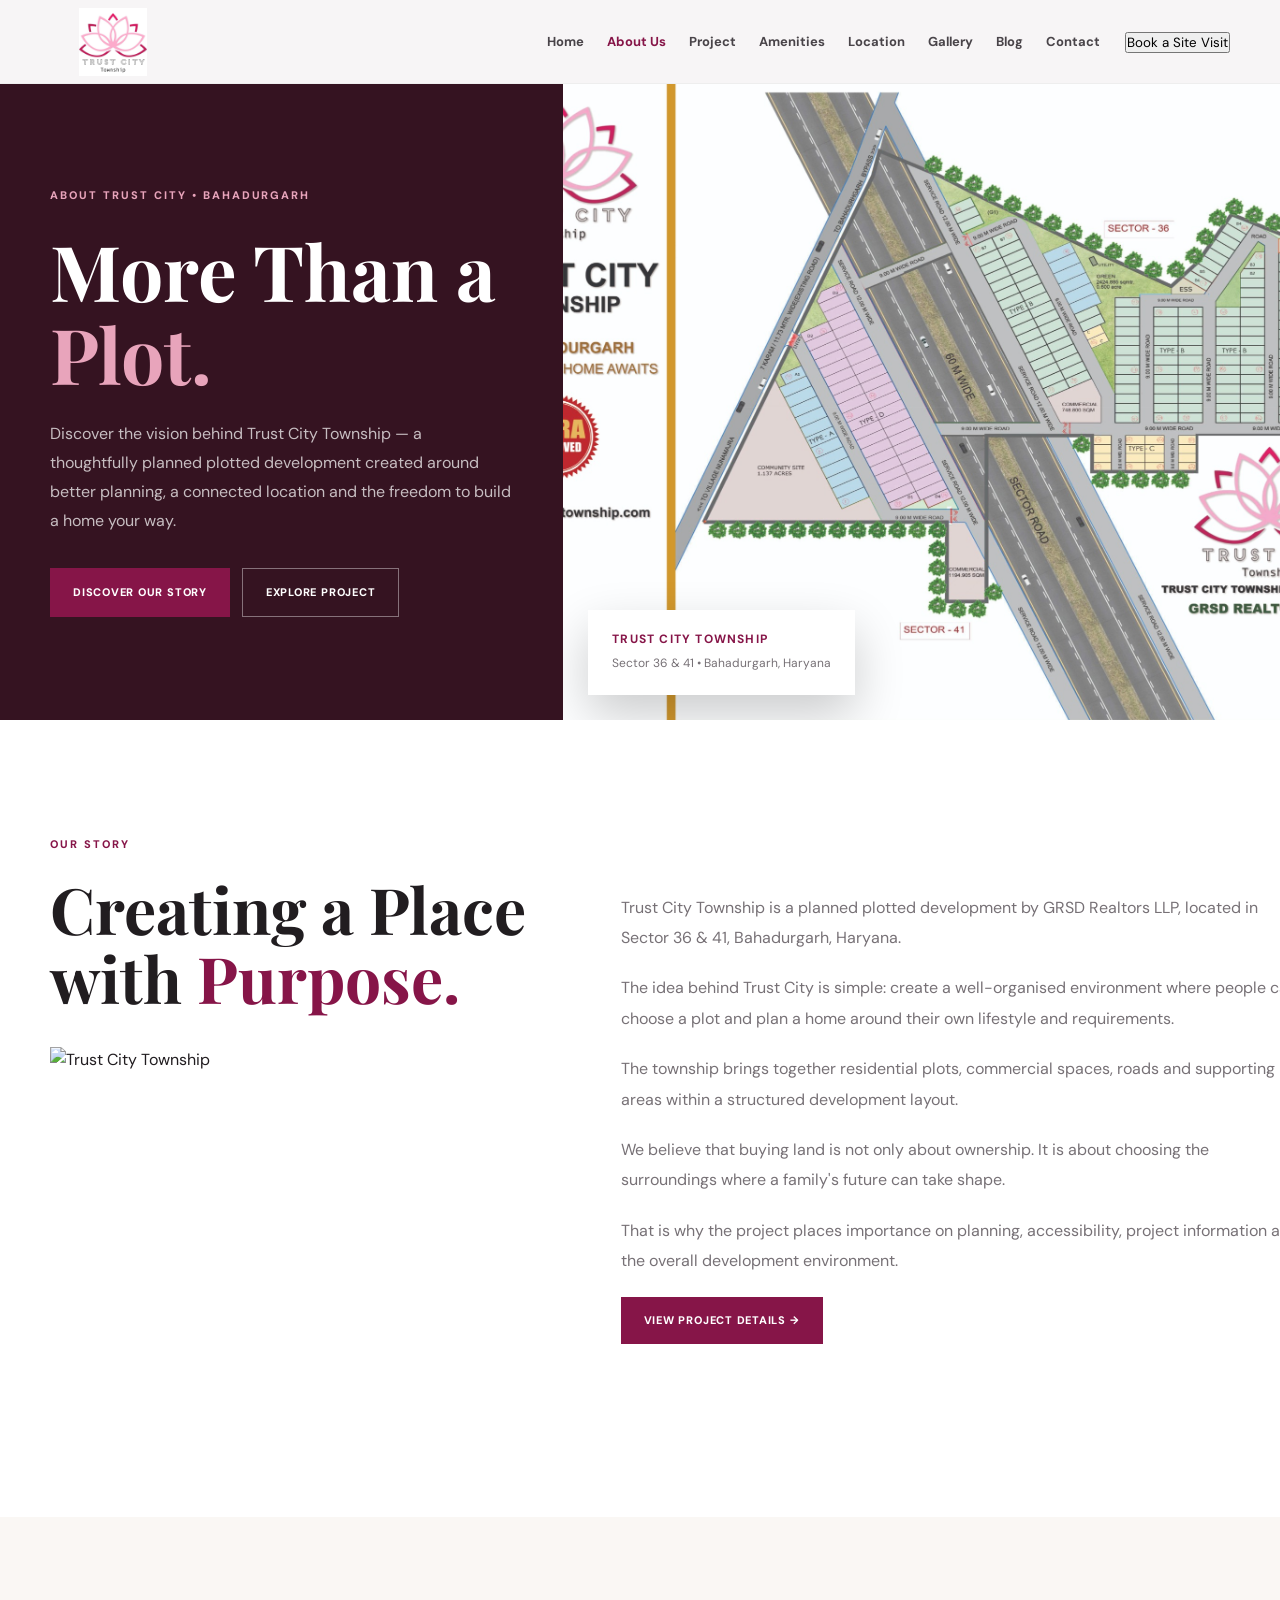
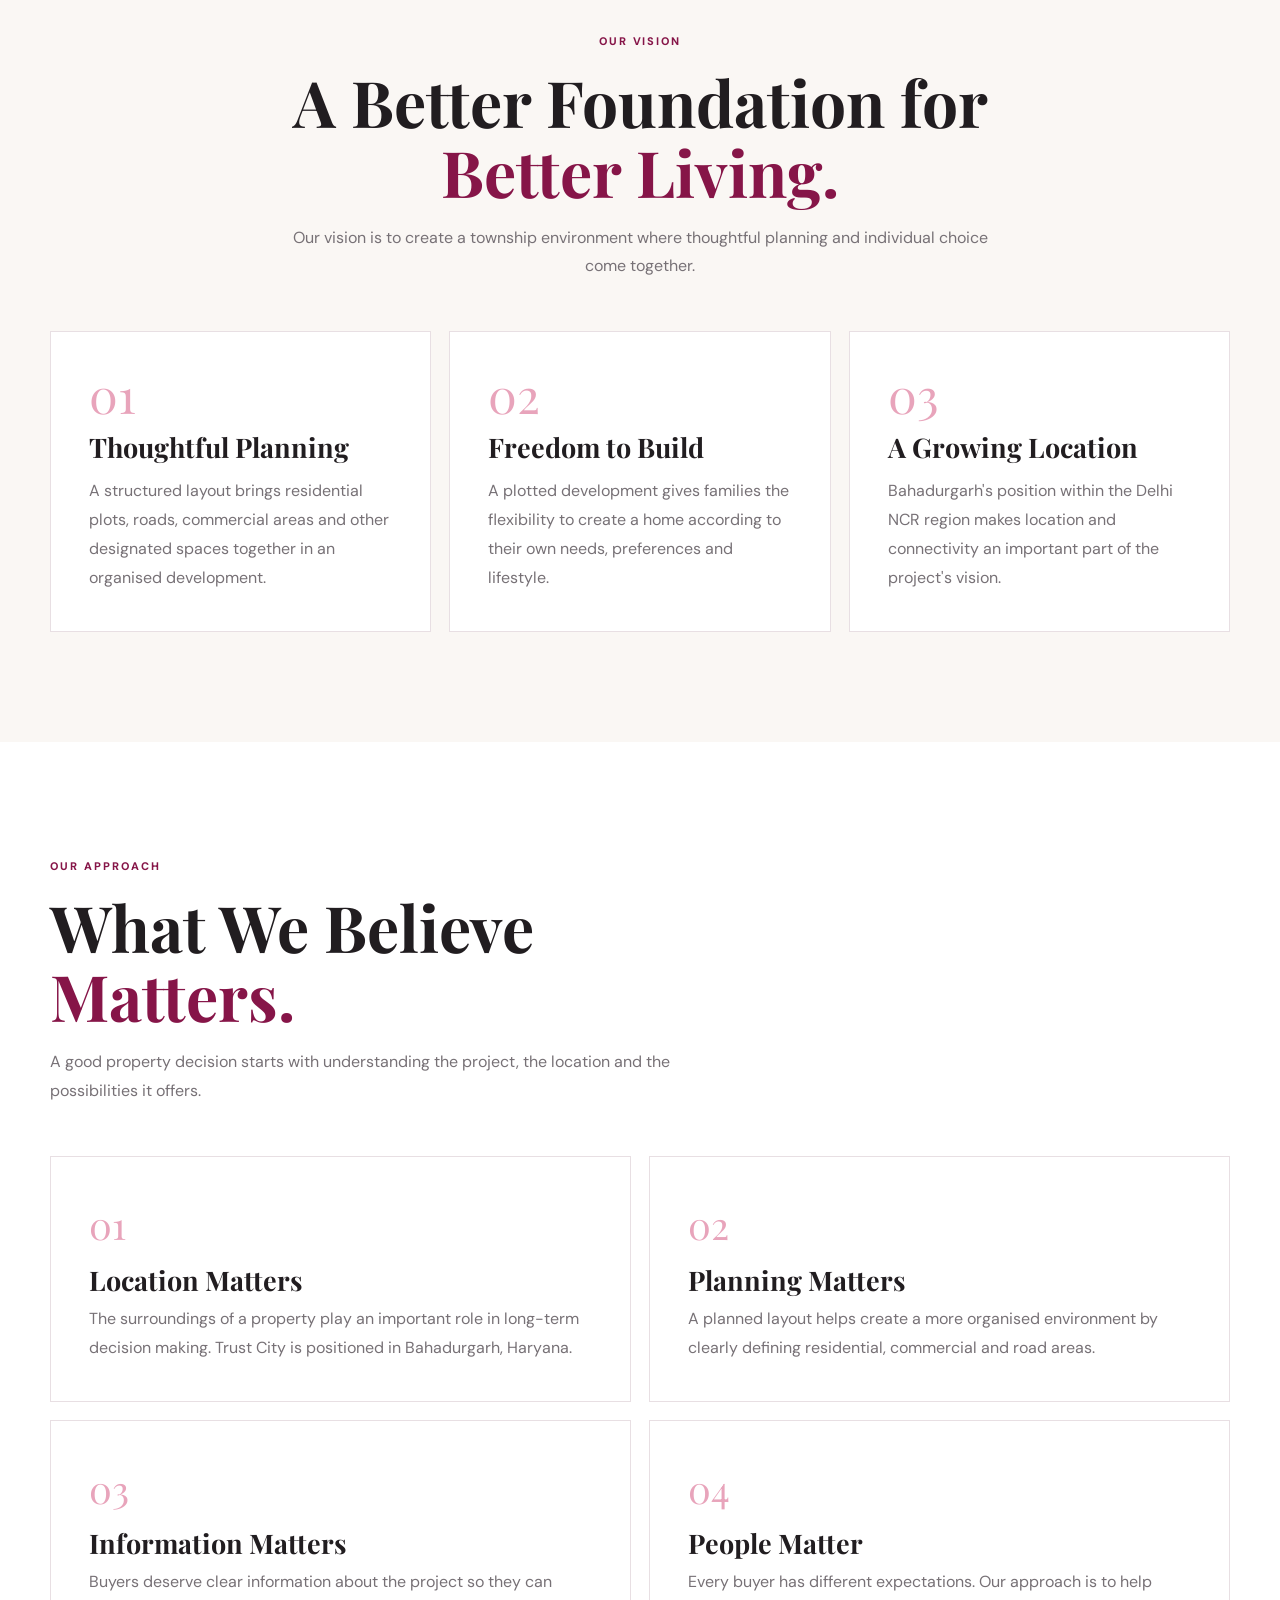
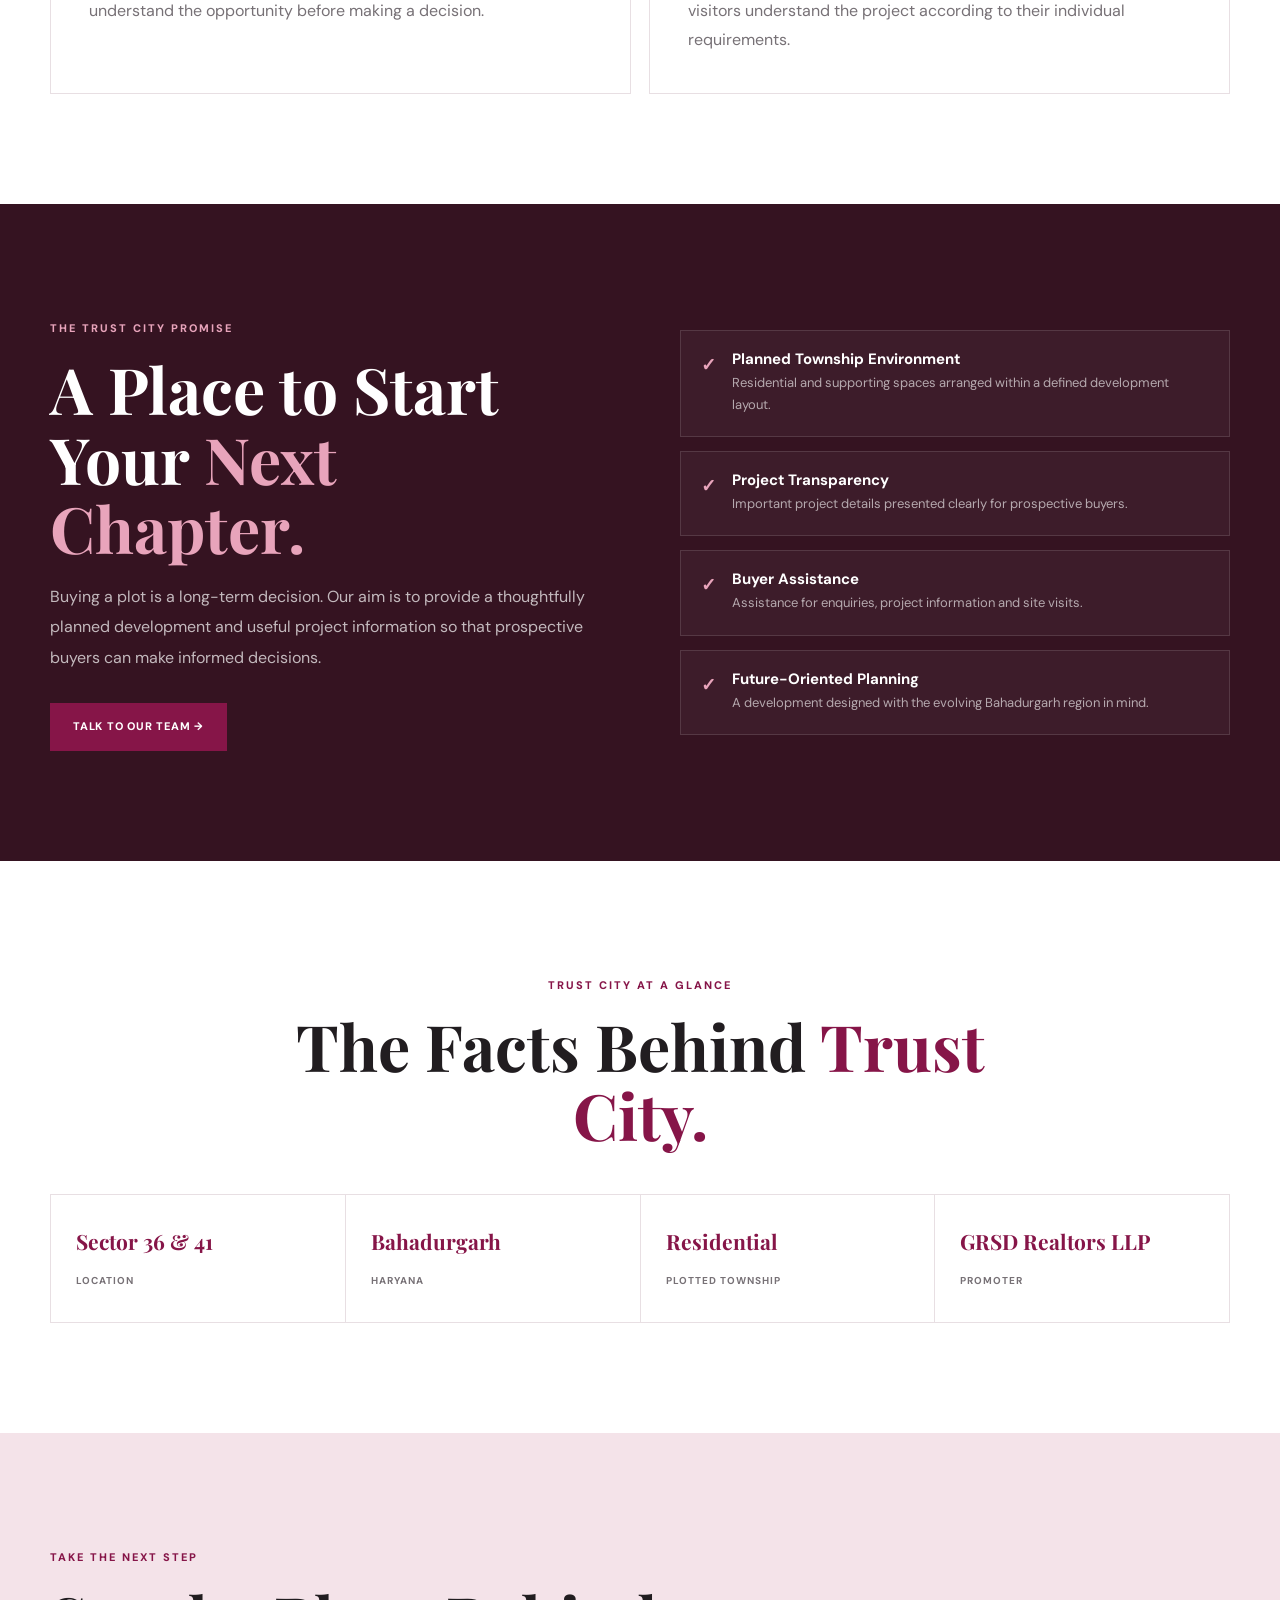
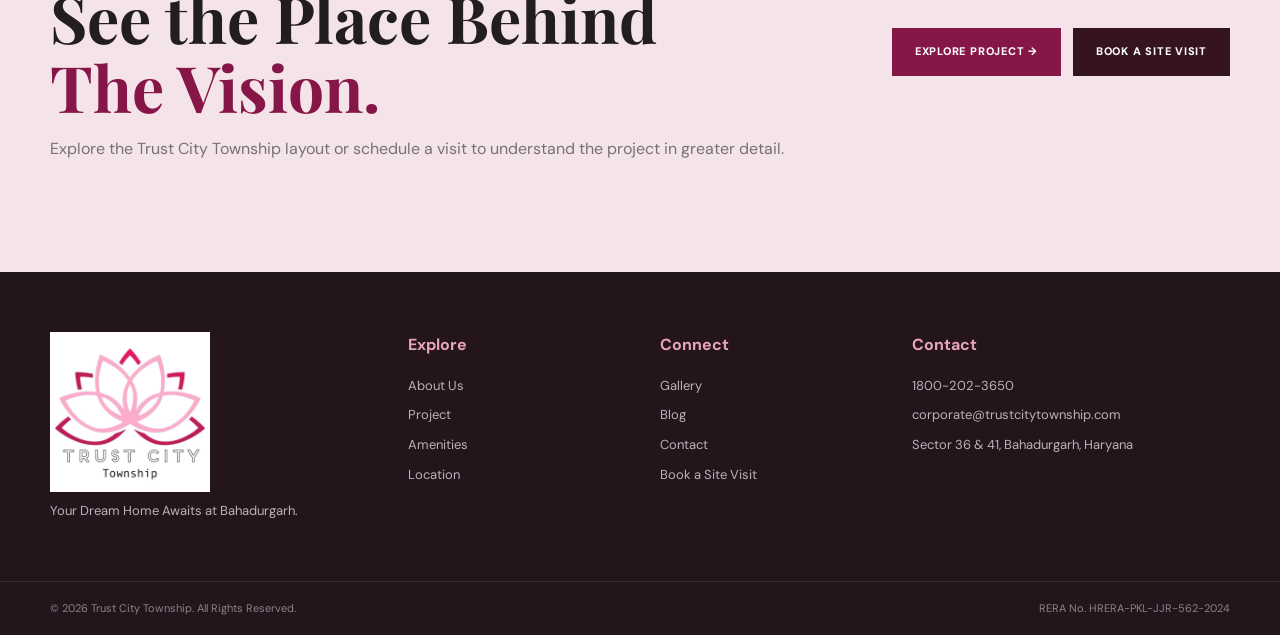
==== aboutus.html @ a0c11e80 "first commit" ====
<!DOCTYPE html>
<html lang="en">

<head>

  <meta charset="UTF-8">

  <meta name="viewport" content="width=device-width, initial-scale=1.0">

  <meta
    name="description"
    content="Learn more about Trust City Township, its vision, planning approach and the development behind a thoughtfully planned plotted township in Bahadurgarh."
  >

  <title>About Us | Trust City Township</title>


  <!-- GOOGLE FONTS — SAME AS PROJECT PAGE -->

  <link rel="preconnect" href="https://fonts.googleapis.com">

  <link rel="preconnect" href="https://fonts.gstatic.com" crossorigin>

  <link
    href="https://fonts.googleapis.com/css2?family=DM+Sans:wght@400;500;600;700;800&family=Playfair+Display:wght@500;600;700&display=swap"
    rel="stylesheet"
  >


  <style>

    /* =====================================================
       GLOBAL
    ===================================================== */

    :root {

      --wine: #861548;
      --dark-wine: #351321;
      --pink: #e8a4bb;
      --light-pink: #f4e3e9;
      --cream: #faf7f4;
      --white: #ffffff;
      --black: #211d20;
      --gray: #777176;
      --border: #e8dfe3;

    }


    * {

      margin: 0;
      padding: 0;
      box-sizing: border-box;

    }


    html {

      scroll-behavior: smooth;

    }


    body {

      font-family: "DM Sans", sans-serif;

      color: var(--black);

      background: var(--white);

      line-height: 1.6;

    }


    img {

      max-width: 100%;

      display: block;

    }


    a {

      text-decoration: none;

      color: inherit;

    }


    button {

      font-family: inherit;

      cursor: pointer;

    }


    .container {

      width: min(1180px, calc(100% - 40px));

      margin: auto;

    }


    h1,
    h2,
    h3 {

      font-family: "Playfair Display", serif;

      line-height: 1.08;

    }


    h2 {

      font-size: clamp(42px, 5vw, 68px);

    }


    h2 em,
    h1 em {

      color: var(--wine);

      font-style: normal;

    }


    .section {

      padding: 110px 0;

    }


    .section-label {

      color: var(--wine);

      font-size: 11px;

      font-weight: 800;

      letter-spacing: .18em;

      text-transform: uppercase;

    }


    .section-heading {

      max-width: 700px;

    }


    .section-heading.center {

      margin-left: auto;

      margin-right: auto;

      text-align: center;

    }


    .section-heading h2 {

      margin-top: 15px;

    }


    .section-heading p {

      color: var(--gray);

      margin-top: 18px;

      line-height: 1.8;

    }


    .btn {

      display: inline-flex;

      align-items: center;

      justify-content: center;

      padding: 15px 23px;

      background: var(--wine);

      color: white;

      border: none;

      font-size: 11px;

      font-weight: 800;

      text-transform: uppercase;

      letter-spacing: .07em;

      transition: .25s;

    }


    .btn:hover {

      transform: translateY(-3px);

    }


    .btn-outline {

      background: transparent;

      border: 1px solid rgba(255,255,255,.4);

      color: white;

    }


    /* =====================================================
       HEADER
       SAME DESIGN AS PROJECT PAGE
    ===================================================== */

    header {

      position: fixed;

      top: 0;

      left: 0;

      right: 0;

      height: 84px;

      z-index: 1000;

      background: rgba(255,255,255,.96);

      backdrop-filter: blur(15px);

      border-bottom: 1px solid #eee;

    }


    .nav {

      height: 84px;

      display: flex;

      align-items: center;

      gap: 25px;

    }


    .logo img {

      width: 125px;

      height: 68px;

      object-fit: contain;

    }


    .nav-links {

      margin-left: auto;

      display: flex;

      align-items: center;

      gap: 23px;

    }


    .nav-links a {

      font-size: 13px;

      font-weight: 700;

      color: #494449;

      transition: .2s;

    }


    .nav-links a:hover,
    .nav-links a.active {

      color: var(--wine);

    }


    .nav-btn {

      background: var(--wine);

      color: white;

      padding: 14px 20px;

      font-size: 11px;

      font-weight: 800;

      text-transform: uppercase;

      letter-spacing: .07em;

    }


    .menu-btn {

      display: none;

      border: none;

      background: none;

      font-size: 28px;

      color: var(--wine);

    }


    /* =====================================================
       ABOUT HERO
       SAME HERO DESIGN AS PROJECT PAGE
       ONLY CONTENT IS CHANGED
    ===================================================== */

    .project-hero {

      min-height: 720px;

      padding-top: 84px;

      display: grid;

      grid-template-columns: 44% 56%;

      background: var(--dark-wine);

    }


    .hero-content {

      display: flex;

      align-items: center;

      padding:
        80px
        50px
        80px
        max(20px, calc((100vw - 1180px) / 2));

      color: white;

    }


    .hero-inner {

      max-width: 580px;

    }


    .hero-eyebrow {

      color: var(--pink);

      font-size: 11px;

      font-weight: 800;

      letter-spacing: .18em;

      text-transform: uppercase;

    }


    .hero-content h1 {

      font-size: clamp(55px, 6vw, 92px);

      margin: 25px 0;

      color: white;

    }


    .hero-content h1 em {

      color: var(--pink);

    }


    .hero-content p {

      color: rgba(255,255,255,.72);

      max-width: 510px;

      font-size: 16px;

      line-height: 1.8;

    }


    .hero-buttons {

      display: flex;

      gap: 12px;

      margin-top: 32px;

    }


    .hero-image {

      position: relative;

      min-height: 636px;

      background: #ddd;

      overflow: hidden;

    }


    .hero-image img {

      width: 100%;

      height: 100%;

      object-fit: cover;

    }


    .hero-info {

      position: absolute;

      bottom: 25px;

      left: 25px;

      background: white;

      padding: 20px 24px;

      box-shadow: 0 20px 50px rgba(0,0,0,.2);

    }


    .hero-info strong {

      display: block;

      color: var(--wine);

      font-size: 12px;

      letter-spacing: .1em;

    }


    .hero-info span {

      color: var(--gray);

      font-size: 12px;

    }


    /* =====================================================
       ABOUT INTRO
    ===================================================== */

    .intro-grid {

      display: grid;

      grid-template-columns: 42% 58%;

      gap: 75px;

      align-items: center;

    }


    .intro-left h2 {

      margin-top: 18px;

    }


    .intro-right p {

      color: var(--gray);

      margin-bottom: 20px;

      line-height: 1.9;

    }


    .intro-image {

      margin-top: 35px;

      overflow: hidden;

    }


    .intro-image img {

      width: 100%;

      height: 360px;

      object-fit: cover;

    }


    /* =====================================================
       OUR VISION
    ===================================================== */

    .vision {

      background: var(--cream);

    }


    .vision-grid {

      display: grid;

      grid-template-columns:
        repeat(3, 1fr);

      gap: 18px;

      margin-top: 50px;

    }


    .vision-card {

      background: white;

      border: 1px solid var(--border);

      padding: 38px;

      transition: .25s;

    }


    .vision-card:hover {

      transform: translateY(-5px);

      box-shadow:
        0 20px 50px
        rgba(50,20,40,.08);

    }


    .vision-number {

      color: var(--pink);

      font-family:
        "Playfair Display",
        serif;

      font-size: 48px;

      line-height: 1;

    }


    .vision-card h3 {

      font-size: 27px;

      margin: 15px 0;

    }


    .vision-card p {

      color: var(--gray);

      line-height: 1.8;

    }


    /* =====================================================
       OUR APPROACH
    ===================================================== */

    .approach-grid {

      display: grid;

      grid-template-columns:
        repeat(2, 1fr);

      gap: 18px;

      margin-top: 50px;

    }


    .approach-card {

      border: 1px solid var(--border);

      padding: 38px;

      background: white;

      transition: .25s;

    }


    .approach-card:hover {

      transform: translateY(-5px);

      box-shadow:
        0 20px 50px
        rgba(50,20,40,.08);

    }


    .approach-number {

      color: var(--pink);

      font-family:
        "Playfair Display",
        serif;

      font-size: 38px;

    }


    .approach-card h3 {

      font-size: 27px;

      margin: 10px 0;

    }


    .approach-card p {

      color: var(--gray);

      line-height: 1.8;

      margin: 0;

    }


    /* =====================================================
       TRUST CITY PROMISE
    ===================================================== */

    .promise {

      background: var(--dark-wine);

      color: white;

    }


    .promise-grid {

      display: grid;

      grid-template-columns:
        1fr 1fr;

      gap: 80px;

      align-items: center;

    }


    .promise h2 {

      margin-top: 15px;

      color: white;

    }


    .promise h2 em {

      color: var(--pink);

    }


    .promise-intro {

      color: rgba(255,255,255,.7);

      line-height: 1.9;

      margin-top: 20px;

      margin-bottom: 30px;

    }


    .promise-list {

      display: grid;

      gap: 14px;

    }


    .promise-item {

      display: flex;

      gap: 16px;

      padding: 20px;

      border:
        1px solid
        rgba(255,255,255,.12);

      background:
        rgba(255,255,255,.04);

    }


    .promise-item b {

      color: var(--pink);

      font-size: 18px;

    }


    .promise-item h3 {

      font-family: "DM Sans", sans-serif;

      font-size: 15px;

      margin-bottom: 5px;

    }


    .promise-item p {

      color:
        rgba(255,255,255,.62);

      font-size: 13px;

      line-height: 1.7;

    }


    /* =====================================================
       FACTS
    ===================================================== */

    .facts {

      display: grid;

      grid-template-columns:
        repeat(4, 1fr);

      border-top:
        1px solid var(--border);

      border-left:
        1px solid var(--border);

      margin-top: 45px;

    }


    .fact {

      padding: 30px 25px;

      border-right:
        1px solid var(--border);

      border-bottom:
        1px solid var(--border);

    }


    .fact strong {

      display: block;

      color: var(--wine);

      font-family:
        "Playfair Display",
        serif;

      font-size: 21px;

      margin-bottom: 7px;

    }


    .fact span {

      color: var(--gray);

      font-size: 10px;

      font-weight: 700;

      text-transform: uppercase;

      letter-spacing: .1em;

    }


    /* =====================================================
       CTA
    ===================================================== */

    .cta {

      background: var(--light-pink);

    }


    .cta-inner {

      display: flex;

      align-items: center;

      justify-content: space-between;

      gap: 35px;

    }


    .cta h2 {

      margin-top: 15px;

    }


    .cta p {

      color: var(--gray);

      margin-top: 15px;

    }


    /* =====================================================
       FOOTER
    ===================================================== */

    footer {

      background: #24151d;

      color: white;

      padding-top: 60px;

    }


    .footer-grid {

      display: grid;

      grid-template-columns:
        1.5fr 1fr 1fr 1.5fr;

      gap: 40px;

      padding-bottom: 50px;

    }


    .footer-logo {

      width: 160px;

      background: white;

      padding: 5px;

    }


    footer h4 {

      color: var(--pink);

      margin-bottom: 18px;

    }


    footer a,
    footer p {

      display: block;

      color: #bcb1b6;

      font-size: 13px;

      margin: 9px 0;

    }


    .footer-bottom {

      border-top:
        1px solid
        rgba(255,255,255,.1);

      padding: 18px 0;

      color: #8f8288;

      font-size: 11px;

    }


    .footer-bottom .container {

      display: flex;

      justify-content: space-between;

    }


    /* =====================================================
       RESPONSIVE
    ===================================================== */

    @media(max-width: 950px) {

      .nav-links {

        gap: 12px;

      }


      .nav-btn {

        display: none;

      }


      .project-hero {

        grid-template-columns: 1fr;

      }


      .hero-image {

        min-height: 500px;

      }


      .hero-content {

        padding: 70px 30px;

      }


      .intro-grid {

        grid-template-columns: 1fr;

      }


      .vision-grid {

        grid-template-columns:
          1fr 1fr;

      }


      .promise-grid {

        grid-template-columns:
          1fr;

      }


      .facts {

        grid-template-columns:
          1fr 1fr;

      }


      .footer-grid {

        grid-template-columns:
          1fr 1fr;

      }

    }


    @media(max-width: 680px) {

      header,
      .nav {

        height: 74px;

      }


      .logo img {

        width: 105px;

        height: 60px;

      }


      .menu-btn {

        display: block;

        margin-left: auto;

      }


      .nav-links {

        display: none;

        position: absolute;

        top: 74px;

        left: 15px;

        right: 15px;

        background: white;

        padding: 20px;

        flex-direction: column;

        align-items: flex-start;

        box-shadow:
          0 20px 50px
          rgba(0,0,0,.12);

      }


      .nav-links.show {

        display: flex;

      }


      .project-hero {

        padding-top: 74px;

      }


      .hero-content {

        padding: 70px 20px;

      }


      .hero-content h1 {

        font-size: 52px;

      }


      .hero-buttons {

        flex-direction: column;

        align-items: flex-start;

      }


      .hero-image {

        min-height: 420px;

      }


      .intro-grid {

        gap: 35px;

      }


      .vision-grid,
      .approach-grid {

        grid-template-columns:
          1fr;

      }


      .facts {

        grid-template-columns:
          1fr;

      }


      .cta-inner {

        display: block;

      }


      .cta .btn {

        margin-top: 25px;

      }


      .footer-grid {

        grid-template-columns:
          1fr;

      }


      .footer-bottom .container {

        display: block;

      }


      .footer-bottom span {

        display: block;

        margin: 5px 0;

      }

    }

    /* =========================================
   BOOK A SITE VISIT POPUP
========================================= */

.site-visit-overlay {
  position: fixed;
  inset: 0;
  background: rgba(20, 10, 15, 0.68);
  backdrop-filter: blur(4px);
  -webkit-backdrop-filter: blur(4px);

  display: none;
  align-items: center;
  justify-content: center;

  padding: 20px;
  z-index: 99999;

  animation: overlayFade .25s ease;
}

.site-visit-overlay.show {
  display: flex;
}


/* POPUP */

.site-visit-popup {
  width: min(920px, 100%);
  max-height: 92vh;

  background: #fff;

  display: grid;
  grid-template-columns: 42% 58%;

  position: relative;

  overflow: auto;

  box-shadow: 0 30px 100px rgba(0,0,0,.35);

  animation: popupOpen .3s ease;
}


/* LEFT SIDE */

.site-visit-left {
  background: #351321;
  color: #fff;

  padding: 45px 38px;

  display: flex;
  flex-direction: column;
  justify-content: center;

  position: relative;
  overflow: hidden;
}

.site-visit-left::before {
  content: "";

  position: absolute;

  width: 300px;
  height: 300px;

  border: 1px solid rgba(232,164,187,.18);

  border-radius: 50%;

  right: -140px;
  bottom: -120px;
}

.site-visit-left::after {
  content: "";

  position: absolute;

  width: 170px;
  height: 170px;

  border: 1px solid rgba(232,164,187,.12);

  border-radius: 50%;

  left: -100px;
  top: -80px;
}

.site-visit-label {
  color: #e8a4bb;

  font-size: 10px;
  font-weight: 800;

  letter-spacing: .18em;
  text-transform: uppercase;

  margin-bottom: 16px;
}

.site-visit-left h2 {
  font-family: "Playfair Display", serif;

  font-size: 45px;
  line-height: 1.08;

  margin-bottom: 18px;

  position: relative;
  z-index: 2;
}

.site-visit-left h2 em {
  color: #e8a4bb;
  font-style: normal;
}

.site-visit-left > p {
  color: rgba(255,255,255,.68);

  font-size: 13px;
  line-height: 1.8;

  margin-bottom: 28px;

  position: relative;
  z-index: 2;
}


/* BENEFITS */

.visit-benefits {
  position: relative;
  z-index: 2;
}

.visit-benefit {
  display: flex;
  align-items: center;

  gap: 12px;

  margin: 13px 0;

  color: rgba(255,255,255,.8);

  font-size: 12px;
}

.visit-check {
  width: 25px;
  height: 25px;

  border-radius: 50%;

  display: flex;
  align-items: center;
  justify-content: center;

  background: rgba(232,164,187,.13);

  color: #e8a4bb;

  font-size: 12px;
}


/* RIGHT SIDE */

.site-visit-right {
  padding: 42px 42px;

  background: #fff;

  position: relative;
}

.site-visit-right h3 {
  font-family: "Playfair Display", serif;

  font-size: 35px;

  color: #211d20;

  margin-bottom: 7px;
}

.site-visit-right > p {
  color: #777176;

  font-size: 13px;

  margin-bottom: 25px;
}


/* CLOSE BUTTON */

.site-visit-close {
  position: absolute;

  top: 15px;
  right: 15px;

  width: 38px;
  height: 38px;

  border: 1px solid #e8dfe3;

  background: #fff;

  color: #555;

  border-radius: 50%;

  font-size: 22px;

  line-height: 1;

  cursor: pointer;

  display: flex;
  align-items: center;
  justify-content: center;

  transition: .2s;

  z-index: 5;
}

.site-visit-close:hover {
  background: #861548;
  border-color: #861548;
  color: #fff;
}


/* FORM */

.visit-form-row {
  display: grid;

  grid-template-columns: 1fr 1fr;

  gap: 14px;
}

.visit-form-group {
  margin-bottom: 15px;
}

.visit-form-group label {
  display: block;

  color: #4c464a;

  font-size: 10px;

  font-weight: 800;

  text-transform: uppercase;

  letter-spacing: .07em;

  margin-bottom: 7px;
}

.visit-form-group input,
.visit-form-group select,
.visit-form-group textarea {
  width: 100%;

  border: 1px solid #e8dfe3;

  background: #fff;

  padding: 12px 13px;

  outline: none;

  color: #211d20;

  font-size: 13px;

  transition: .2s;
}

.visit-form-group input:focus,
.visit-form-group select:focus,
.visit-form-group textarea:focus {
  border-color: #861548;

  box-shadow:
    0 0 0 3px rgba(134,21,72,.06);
}

.visit-form-group textarea {
  min-height: 75px;

  resize: vertical;
}


/* SUBMIT */

.visit-submit {
  width: 100%;

  border: none;

  background: #861548;

  color: #fff;

  padding: 15px;

  font-size: 11px;

  font-weight: 800;

  letter-spacing: .08em;

  text-transform: uppercase;

  cursor: pointer;

  transition: .25s;
}

.visit-submit:hover {
  background: #6d103b;

  transform: translateY(-2px);
}

.visit-note {
  color: #999;

  font-size: 9px;

  line-height: 1.5;

  margin-top: 9px;

  text-align: center;
}


/* ANIMATIONS */

@keyframes overlayFade {

  from {
    opacity: 0;
  }

  to {
    opacity: 1;
  }

}

@keyframes popupOpen {

  from {
    opacity: 0;
    transform: translateY(25px) scale(.97);
  }

  to {
    opacity: 1;
    transform: translateY(0) scale(1);
  }

}


/* MOBILE */

@media(max-width: 700px) {

  .site-visit-overlay {
    padding: 12px;
  }

  .site-visit-popup {
    grid-template-columns: 1fr;

    max-height: 94vh;

    overflow-y: auto;
  }

  .site-visit-left {
    padding: 30px 25px;
  }

  .site-visit-left h2 {
    font-size: 35px;
  }

  .visit-benefits {
    display: grid;

    grid-template-columns: 1fr 1fr;

    gap: 5px 12px;
  }

  .visit-benefit {
    margin: 7px 0;
  }

  .site-visit-right {
    padding: 32px 22px;
  }

  .site-visit-right h3 {
    font-size: 30px;
  }

  .visit-form-row {
    grid-template-columns: 1fr;
    gap: 0;
  }

}

  </style>

</head>


<body>


  <!-- =====================================================
       HEADER
  ===================================================== -->

  <header>

    <div class="container nav">


      <a
        href="index.html"
        class="logo"
      >

        <img
          src="assets/trust-city-logo.jpg"
          alt="Trust City Township Logo"
        >

      </a>


      <button
        class="menu-btn"
        id="menuBtn"
        aria-label="Open menu"
      >
        ☰
      </button>


      <nav
        class="nav-links"
        id="navLinks"
      >

        <a href="index.html">
          Home
        </a>


        <a
          href="about.html"
          class="active"
        >
          About Us
        </a>


        <a href="project.html">
          Project
        </a>


        <a href="amenities.html">
          Amenities
        </a>


        <a href="location.html">
          Location
        </a>


        <a href="gallery.html">
          Gallery
        </a>


        <a href="blog.html">
          Blog
        </a>


        <a href="contact.html">
          Contact
        </a>

      </nav>


     <button class="nav-cta" onclick="openSiteVisit()">
  Book a Site Visit
</button>

    </div>

  </header>



  <main>


    <!-- =====================================================
         ABOUT HERO
         SAME LAYOUT AS PROJECT PAGE
    ===================================================== -->

    <section class="project-hero">


      <div class="hero-content">

        <div class="hero-inner">


          <div class="hero-eyebrow">
            ABOUT TRUST CITY • BAHADURGARH
          </div>


          <h1>

            More Than a<br>

            <em>Plot.</em>

          </h1>


          <p>

            Discover the vision behind Trust City Township —
            a thoughtfully planned plotted development created
            around better planning, a connected location and
            the freedom to build a home your way.

          </p>


          <div class="hero-buttons">

            <a
              href="#story"
              class="btn"
            >
              Discover Our Story
            </a>


            <a
              href="project.html"
              class="btn btn-outline"
            >
              Explore Project
            </a>

          </div>


        </div>

      </div>



      <div class="hero-image">

        <img
          src="assets/trust-city-layout.jpg"
          alt="Trust City Township Master Layout"
        >


        <div class="hero-info">

          <strong>
            TRUST CITY TOWNSHIP
          </strong>


          <span>
            Sector 36 &amp; 41 • Bahadurgarh, Haryana
          </span>

        </div>

      </div>


    </section>



    <!-- =====================================================
         OUR STORY
    ===================================================== -->

    <section
      class="section"
      id="story"
    >

      <div class="container intro-grid">


        <div class="intro-left">

          <span class="section-label">
            OUR STORY
          </span>


          <h2>

            Creating a Place
            with <em>Purpose.</em>

          </h2>


          <div class="intro-image">

            <img
              src="assets/aboutusheader.jpg"
              alt="Trust City Township"
            >

          </div>

        </div>



        <div class="intro-right">

          <p>

            Trust City Township is a planned plotted
            development by GRSD Realtors LLP, located
            in Sector 36 &amp; 41, Bahadurgarh, Haryana.

          </p>


          <p>

            The idea behind Trust City is simple:
            create a well-organised environment where
            people can choose a plot and plan a home
            around their own lifestyle and requirements.

          </p>


          <p>

            The township brings together residential
            plots, commercial spaces, roads and supporting
            areas within a structured development layout.

          </p>


          <p>

            We believe that buying land is not only about
            ownership. It is about choosing the surroundings
            where a family's future can take shape.

          </p>


          <p>

            That is why the project places importance on
            planning, accessibility, project information
            and the overall development environment.

          </p>


          <a
            href="project.html"
            class="btn"
          >
            View Project Details →
          </a>

        </div>


      </div>

    </section>



    <!-- =====================================================
         OUR VISION
    ===================================================== -->

    <section class="section vision">


      <div class="container">


        <div class="section-heading center">

          <span class="section-label">
            OUR VISION
          </span>


          <h2>

            A Better Foundation
            for <em>Better Living.</em>

          </h2>


          <p>

            Our vision is to create a township environment
            where thoughtful planning and individual choice
            come together.

          </p>

        </div>



        <div class="vision-grid">


          <article class="vision-card">

            <div class="vision-number">
              01
            </div>


            <h3>
              Thoughtful Planning
            </h3>


            <p>

              A structured layout brings residential
              plots, roads, commercial areas and other
              designated spaces together in an organised
              development.

            </p>

          </article>



          <article class="vision-card">

            <div class="vision-number">
              02
            </div>


            <h3>
              Freedom to Build
            </h3>


            <p>

              A plotted development gives families the
              flexibility to create a home according to
              their own needs, preferences and lifestyle.

            </p>

          </article>



          <article class="vision-card">

            <div class="vision-number">
              03
            </div>


            <h3>
              A Growing Location
            </h3>


            <p>

              Bahadurgarh's position within the Delhi NCR
              region makes location and connectivity an
              important part of the project's vision.

            </p>

          </article>


        </div>

      </div>

    </section>



    <!-- =====================================================
         OUR APPROACH
    ===================================================== -->

    <section class="section">


      <div class="container">


        <div class="section-heading">

          <span class="section-label">
            OUR APPROACH
          </span>


          <h2>

            What We Believe
            <em>Matters.</em>

          </h2>


          <p>

            A good property decision starts with
            understanding the project, the location
            and the possibilities it offers.

          </p>

        </div>



        <div class="approach-grid">


          <article class="approach-card">

            <div class="approach-number">
              01
            </div>


            <h3>
              Location Matters
            </h3>


            <p>

              The surroundings of a property play an
              important role in long-term decision making.
              Trust City is positioned in Bahadurgarh,
              Haryana.

            </p>

          </article>



          <article class="approach-card">

            <div class="approach-number">
              02
            </div>


            <h3>
              Planning Matters
            </h3>


            <p>

              A planned layout helps create a more
              organised environment by clearly defining
              residential, commercial and road areas.

            </p>

          </article>



          <article class="approach-card">

            <div class="approach-number">
              03
            </div>


            <h3>
              Information Matters
            </h3>


            <p>

              Buyers deserve clear information about
              the project so they can understand the
              opportunity before making a decision.

            </p>

          </article>



          <article class="approach-card">

            <div class="approach-number">
              04
            </div>


            <h3>
              People Matter
            </h3>


            <p>

              Every buyer has different expectations.
              Our approach is to help visitors understand
              the project according to their individual
              requirements.

            </p>

          </article>


        </div>

      </div>

    </section>



    <!-- =====================================================
         TRUST CITY PROMISE
    ===================================================== -->

    <section class="section promise">


      <div class="container promise-grid">


        <div>

          <span
            class="section-label"
            style="color:var(--pink);"
          >
            THE TRUST CITY PROMISE
          </span>


          <h2>

            A Place to Start
            Your <em>Next Chapter.</em>

          </h2>


          <p class="promise-intro">

            Buying a plot is a long-term decision.
            Our aim is to provide a thoughtfully planned
            development and useful project information
            so that prospective buyers can make informed
            decisions.

          </p>


          <a
            href="contact.html"
            class="btn"
          >
            Talk To Our Team →
          </a>

        </div>



        <div class="promise-list">


          <div class="promise-item">

            <b>✓</b>

            <div>

              <h3>
                Planned Township Environment
              </h3>

              <p>

                Residential and supporting spaces
                arranged within a defined development
                layout.

              </p>

            </div>

          </div>



          <div class="promise-item">

            <b>✓</b>

            <div>

              <h3>
                Project Transparency
              </h3>

              <p>

                Important project details presented
                clearly for prospective buyers.

              </p>

            </div>

          </div>



          <div class="promise-item">

            <b>✓</b>

            <div>

              <h3>
                Buyer Assistance
              </h3>

              <p>

                Assistance for enquiries, project
                information and site visits.

              </p>

            </div>

          </div>



          <div class="promise-item">

            <b>✓</b>

            <div>

              <h3>
                Future-Oriented Planning
              </h3>

              <p>

                A development designed with the
                evolving Bahadurgarh region in mind.

              </p>

            </div>

          </div>


        </div>


      </div>

    </section>



    <!-- =====================================================
         ABOUT AT A GLANCE
    ===================================================== -->

    <section class="section">


      <div class="container">


        <div class="section-heading center">

          <span class="section-label">
            TRUST CITY AT A GLANCE
          </span>


          <h2>

            The Facts Behind
            <em>Trust City.</em>

          </h2>

        </div>



        <div class="facts">


          <div class="fact">

            <strong>
              Sector 36 &amp; 41
            </strong>

            <span>
              Location
            </span>

          </div>



          <div class="fact">

            <strong>
              Bahadurgarh
            </strong>

            <span>
              Haryana
            </span>

          </div>



          <div class="fact">

            <strong>
              Residential
            </strong>

            <span>
              Plotted Township
            </span>

          </div>



          <div class="fact">

            <strong>
              GRSD Realtors LLP
            </strong>

            <span>
              Promoter
            </span>

          </div>


        </div>

      </div>

    </section>



    <!-- =====================================================
         CTA
    ===================================================== -->

    <section class="section cta">


      <div class="container cta-inner">


        <div>

          <span class="section-label">
            TAKE THE NEXT STEP
          </span>


          <h2>

            See the Place Behind
            <br>

            <em>The Vision.</em>

          </h2>


          <p>

            Explore the Trust City Township layout
            or schedule a visit to understand the
            project in greater detail.

          </p>

        </div>


        <div>

          <a
            href="project.html"
            class="btn"
          >
            Explore Project →
          </a>


          <a
            href="contact.html"
            class="btn"
            style="
              margin-left:8px;
              background:#351321;
            "
          >
            Book a Site Visit
          </a>

        </div>


      </div>

    </section>


  </main>



  <!-- =====================================================
       FOOTER
  ===================================================== -->

  <footer>


    <div class="container footer-grid">


      <div>

        <img
          src="assets/trust-city-logo.jpg"
          alt="Trust City Township"
          class="footer-logo"
        >


        <p>
          Your Dream Home Awaits at Bahadurgarh.
        </p>

      </div>



      <div>

        <h4>
          Explore
        </h4>


        <a href="about.html">
          About Us
        </a>


        <a href="project.html">
          Project
        </a>


        <a href="amenities.html">
          Amenities
        </a>


        <a href="location.html">
          Location
        </a>

      </div>



      <div>

        <h4>
          Connect
        </h4>


        <a href="gallery.html">
          Gallery
        </a>


        <a href="blog.html">
          Blog
        </a>


        <a href="contact.html">
          Contact
        </a>


        <a href="contact.html">
          Book a Site Visit
        </a>

      </div>



      <div>

        <h4>
          Contact
        </h4>


        <a href="tel:18002023650">
          1800-202-3650
        </a>


        <a href="mailto:corporate@trustcitytownship.com">
          corporate@trustcitytownship.com
        </a>


        <p>
          Sector 36 &amp; 41,
          Bahadurgarh, Haryana
        </p>

      </div>


    </div>



    <div class="footer-bottom">


      <div class="container">

        <span>
          © 2026 Trust City Township.
          All Rights Reserved.
        </span>


        <span>
          RERA No. HRERA-PKL-JJR-562-2024
        </span>

      </div>


    </div>


  </footer>



  <!-- =====================================================
       MOBILE MENU
  ===================================================== -->

  <script>

    const menuBtn =
      document.getElementById("menuBtn");

    const navLinks =
      document.getElementById("navLinks");


    menuBtn.addEventListener(
      "click",
      function () {

        navLinks.classList.toggle("show");

      }
    );


    document
      .querySelectorAll(".nav-links a")
      .forEach(function (link) {

        link.addEventListener(
          "click",
          function () {

            navLinks.classList.remove("show");

          }
        );

      });

  </script>


</body>

</html>
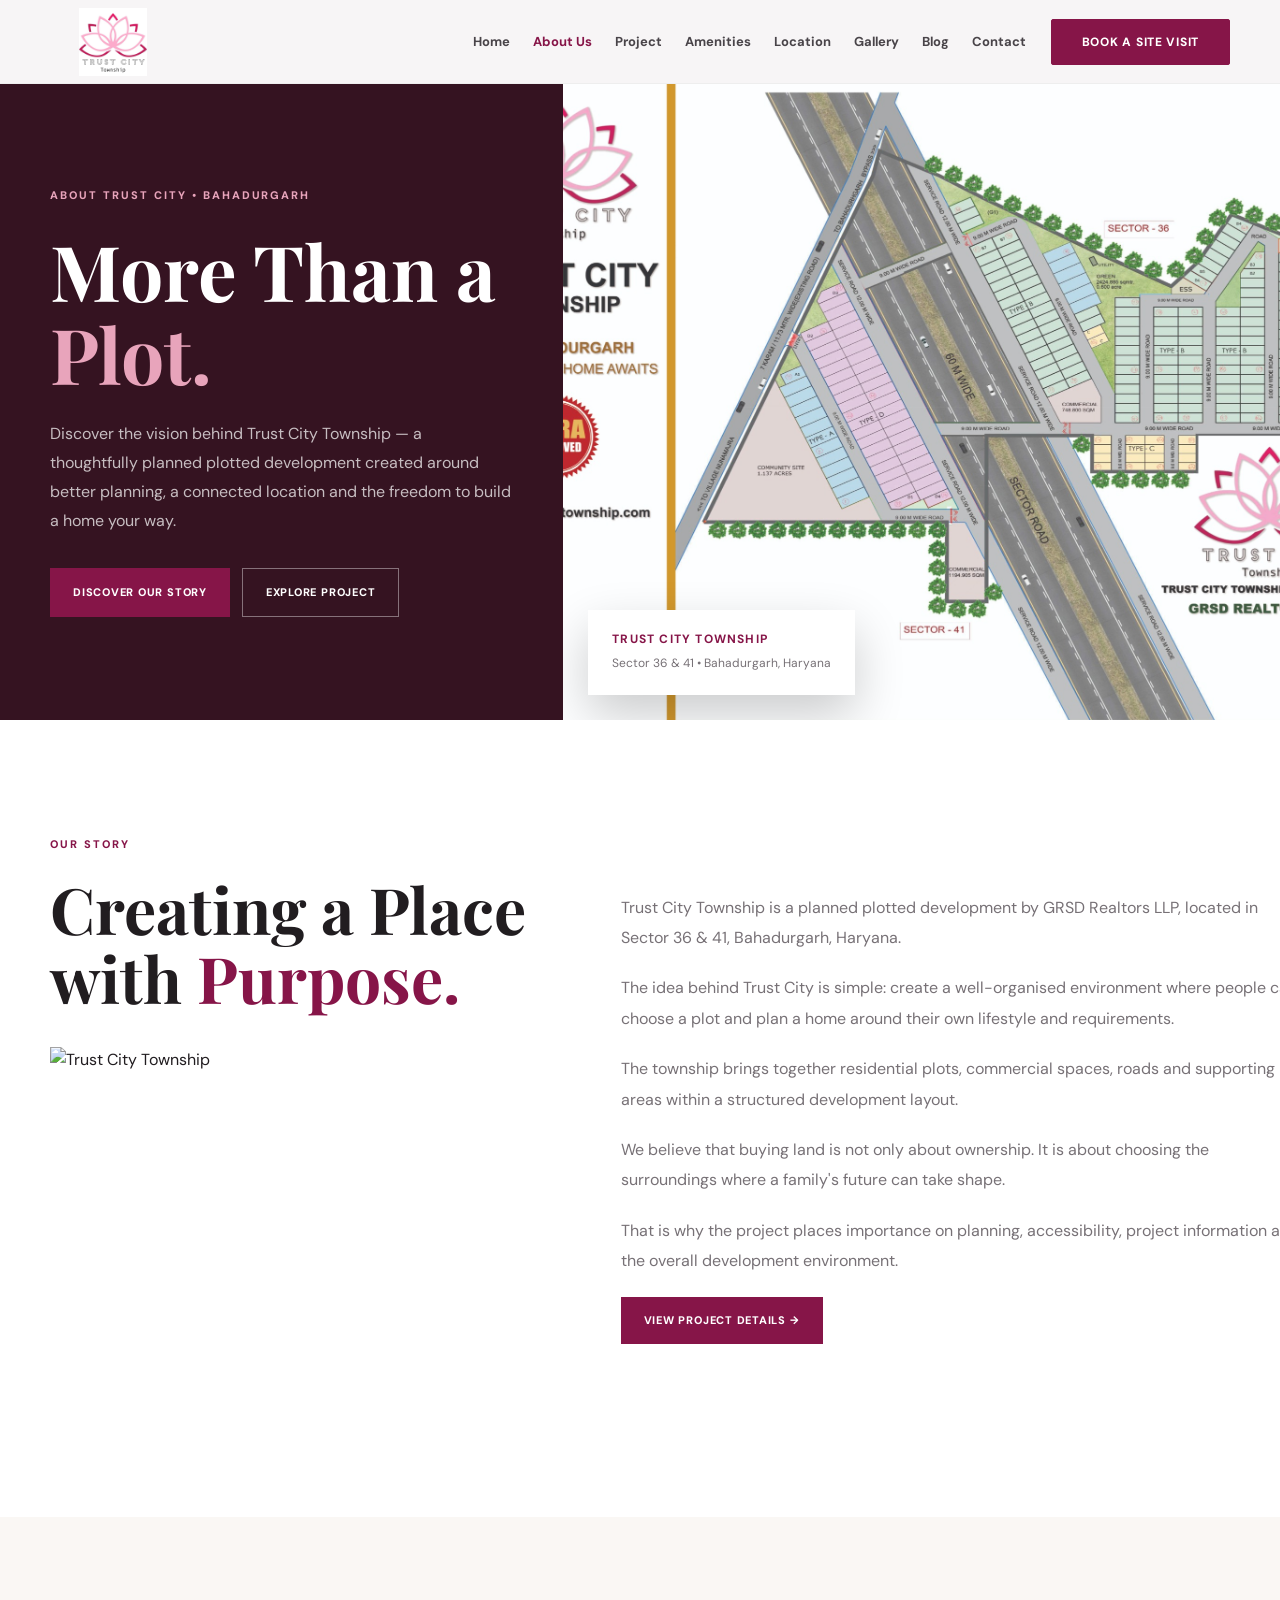
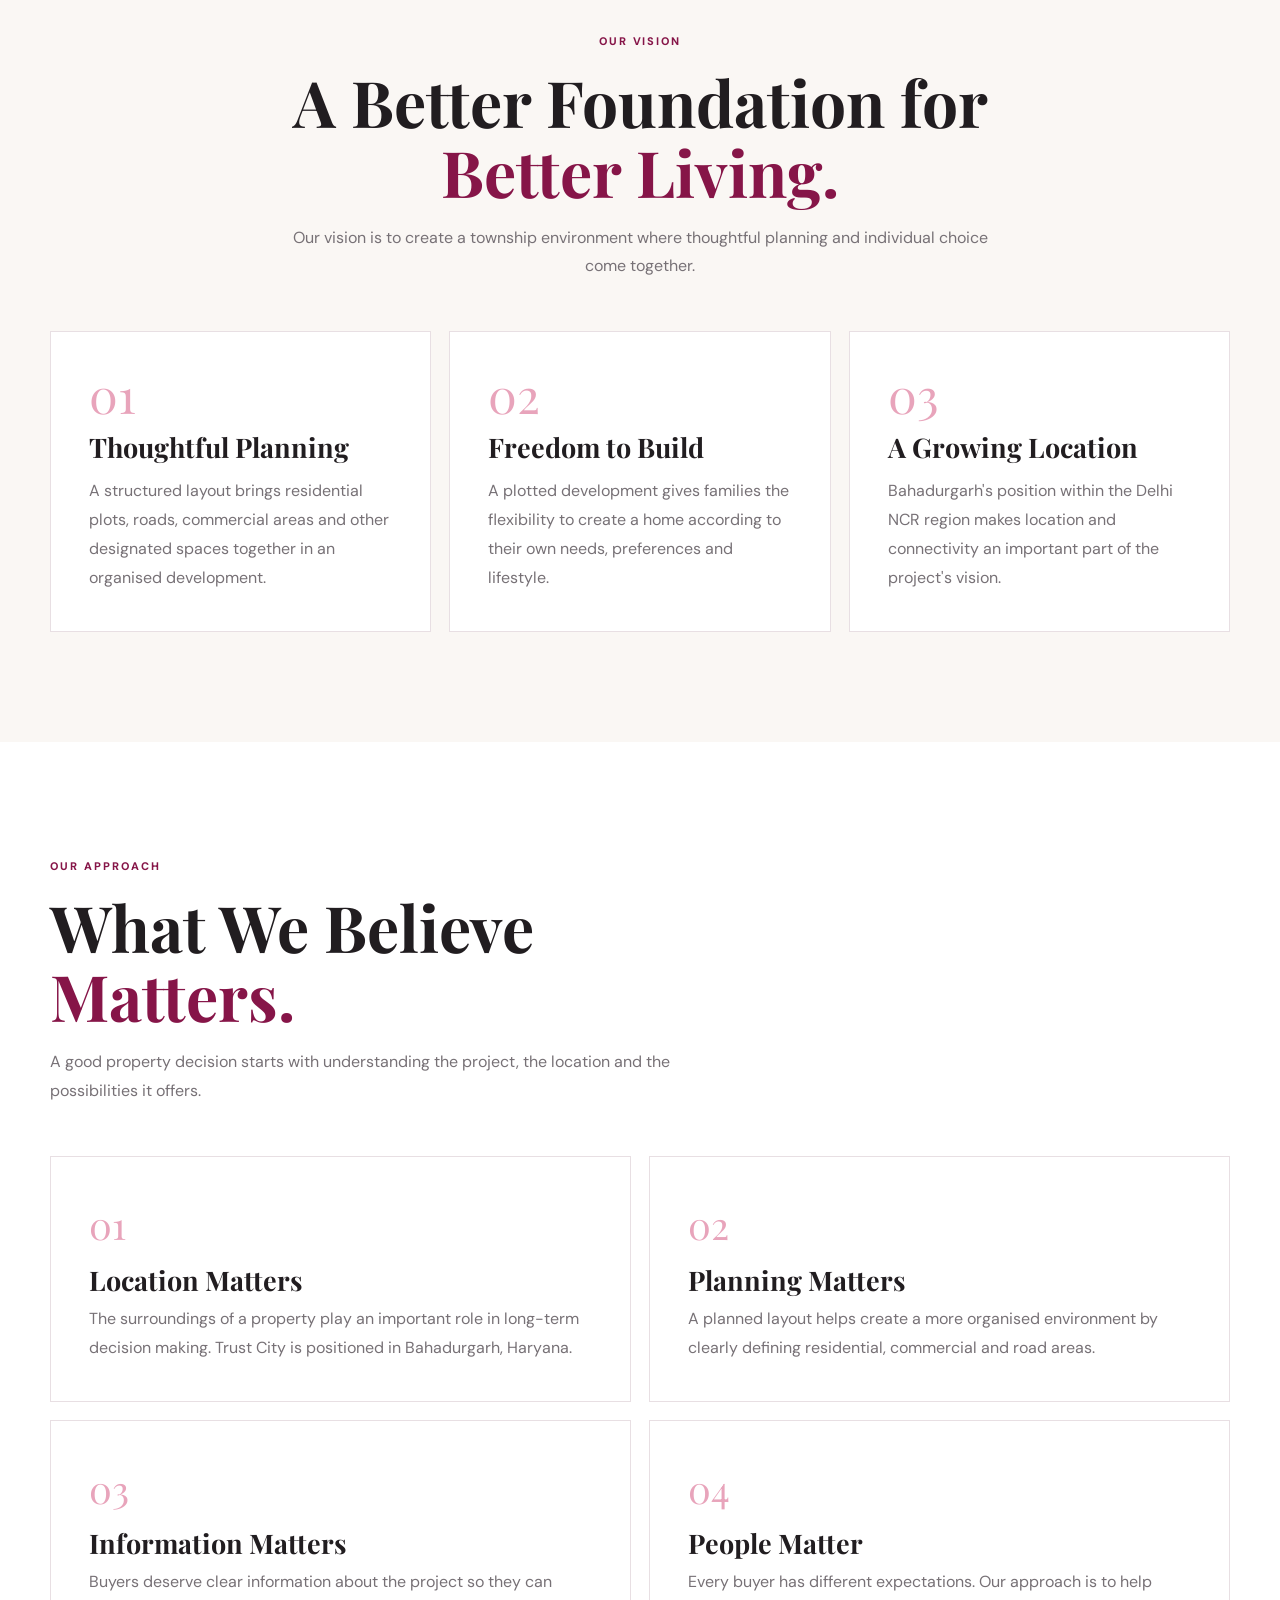
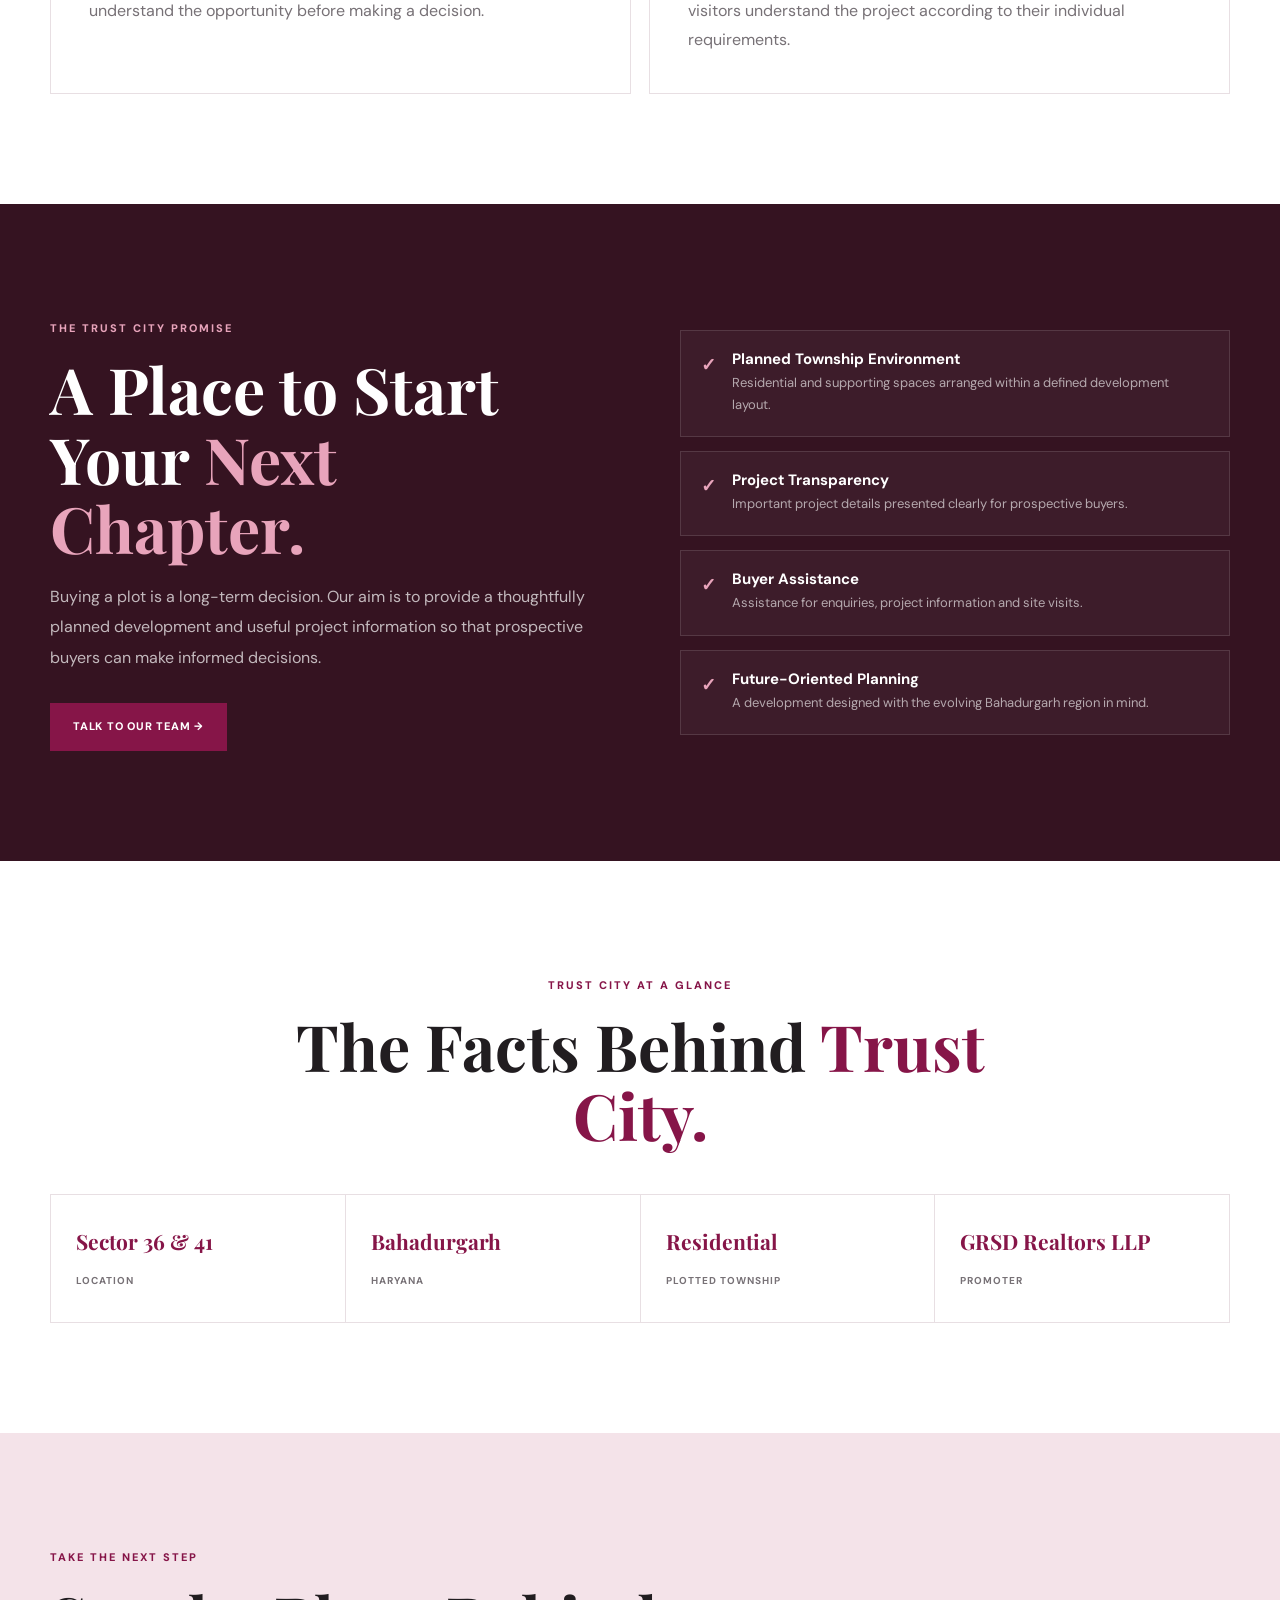
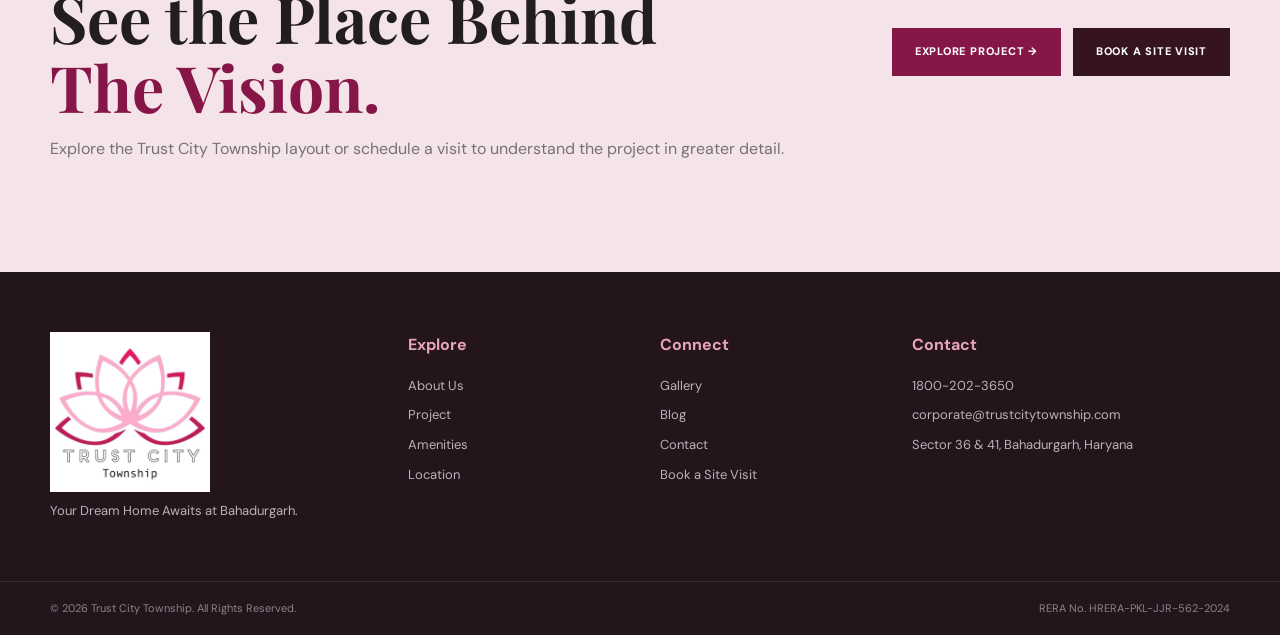
==== commit e9c63145: "UPDATE" ====
--- a/aboutus.html
+++ b/aboutus.html
@@ -331,24 +331,27 @@
 
     }
 
-
-    .nav-btn {
-
-      background: var(--wine);
-
-      color: white;
-
-      padding: 14px 20px;
-
-      font-size: 11px;
-
-      font-weight: 800;
-
-      text-transform: uppercase;
-
-      letter-spacing: .07em;
-
-    }
+.nav-cta {
+  background: #861548;
+  color: #fff;
+  padding: 14px 30px;
+  border: 1px solid #861548;
+  font-family: "DM Sans", sans-serif;
+  font-size: 12px;
+  font-weight: 800;
+  text-transform: uppercase;
+  letter-spacing: .06em;
+  cursor: pointer;
+  border-radius: 2px;
+  transition: .25s ease;
+  white-space: nowrap;
+}
+
+.nav-cta:hover {
+  background: #6d103b;
+  border-color: #6d103b;
+  transform: translateY(-2px);
+}
 
 
     .menu-btn {
@@ -1782,7 +1785,7 @@
 
 
         <a
-          href="about.html"
+          href="aboutus.html"
           class="active"
         >
           About Us
@@ -2647,7 +2650,7 @@
         </h4>
 
 
-        <a href="about.html">
+        <a href="aboutus.html">
           About Us
         </a>
 
@@ -2692,7 +2695,7 @@
         </a>
 
 
-        <a href="contact.html">
+        <a href="#" onclick="openSiteVisit(); return false;">
           Book a Site Visit
         </a>
 
@@ -2754,6 +2757,211 @@
 
 
 
+
+  <!-- BOOK A SITE VISIT POPUP — same design as Home page -->
+  <div class="site-visit-overlay" id="siteVisitOverlay" aria-hidden="true">
+    <div class="site-visit-popup" role="dialog" aria-modal="true" aria-labelledby="siteVisitTitle">
+
+      <button class="site-visit-close" type="button" id="siteVisitClose" aria-label="Close">
+        &times;
+      </button>
+
+      <div class="site-visit-left">
+        <span class="site-visit-label">TRUST CITY TOWNSHIP</span>
+
+        <h2 id="siteVisitTitle">
+          Visit Your <em>Future Home.</em>
+        </h2>
+
+        <p>
+          Plan a visit to Trust City Township, Bahadurgarh and explore
+          the project, location and available residential plots with our team.
+        </p>
+
+        <div class="visit-benefits">
+          <div class="visit-benefit">
+            <span class="visit-check">✓</span>
+            <span>Explore the township layout</span>
+          </div>
+          <div class="visit-benefit">
+            <span class="visit-check">✓</span>
+            <span>Get plot &amp; project details</span>
+          </div>
+          <div class="visit-benefit">
+            <span class="visit-check">✓</span>
+            <span>Understand location &amp; connectivity</span>
+          </div>
+          <div class="visit-benefit">
+            <span class="visit-check">✓</span>
+            <span>Meet our site team</span>
+          </div>
+        </div>
+      </div>
+
+      <div class="site-visit-right">
+        <h3>Book a Site Visit</h3>
+        <p>Fill in your details and choose your preferred visit time.</p>
+
+        <form id="siteVisitForm">
+
+          <div class="visit-form-group">
+            <label for="visitName">Full Name *</label>
+            <input type="text" id="visitName" name="name"
+              placeholder="Enter your full name" autocomplete="name" required>
+          </div>
+
+          <div class="visit-form-group">
+            <label for="visitPhone">Mobile Number *</label>
+            <input type="tel" id="visitPhone" name="phone"
+              placeholder="Enter 10-digit mobile number"
+              inputmode="numeric" maxlength="10" autocomplete="tel" required>
+          </div>
+
+          <div class="visit-form-group">
+            <label for="visitEmail">Email Address</label>
+            <input type="email" id="visitEmail" name="email"
+              placeholder="Enter your email address" autocomplete="email">
+          </div>
+
+          <div class="visit-form-row">
+            <div class="visit-form-group">
+              <label for="visitDate">Preferred Date *</label>
+              <input type="date" id="visitDate" name="date" required>
+            </div>
+
+            <div class="visit-form-group">
+              <label for="visitTime">Preferred Time *</label>
+              <select id="visitTime" name="time" required>
+                <option value="">Select time</option>
+                <option value="09:00 AM">09:00 AM</option>
+                <option value="10:00 AM">10:00 AM</option>
+                <option value="11:00 AM">11:00 AM</option>
+                <option value="12:00 PM">12:00 PM</option>
+                <option value="01:00 PM">01:00 PM</option>
+                <option value="02:00 PM">02:00 PM</option>
+                <option value="03:00 PM">03:00 PM</option>
+                <option value="04:00 PM">04:00 PM</option>
+                <option value="05:00 PM">05:00 PM</option>
+                <option value="06:00 PM">06:00 PM</option>
+              </select>
+            </div>
+          </div>
+
+          <div class="visit-form-group">
+            <label for="visitMessage">Message</label>
+            <textarea id="visitMessage" name="message"
+              placeholder="Any specific requirement?"></textarea>
+          </div>
+
+          <button class="visit-submit" type="submit">
+            Confirm My Site Visit →
+          </button>
+
+          <p class="visit-note">
+            Your details will be used only to contact you regarding your site visit.
+          </p>
+
+          <p id="siteVisitSuccess"
+             style="display:none; margin:12px 0 0; text-align:center; color:#861548; font-size:12px; font-weight:700;">
+            Thank you! Your site visit request has been received.
+          </p>
+
+        </form>
+      </div>
+    </div>
+  </div>
+
+  <script>
+  /* BOOK A SITE VISIT POPUP */
+  (function () {
+    const overlay = document.getElementById("siteVisitOverlay");
+    const closeBtn = document.getElementById("siteVisitClose");
+    const form = document.getElementById("siteVisitForm");
+    const success = document.getElementById("siteVisitSuccess");
+    const dateInput = document.getElementById("visitDate");
+    const phone = document.getElementById("visitPhone");
+
+    if (!overlay) return;
+
+    function setMinimumDate() {
+      if (!dateInput) return;
+      const today = new Date();
+      const yyyy = today.getFullYear();
+      const mm = String(today.getMonth() + 1).padStart(2, "0");
+      const dd = String(today.getDate()).padStart(2, "0");
+      dateInput.min = yyyy + "-" + mm + "-" + dd;
+    }
+
+    setMinimumDate();
+
+    window.openSiteVisit = function () {
+      overlay.classList.add("show");
+      overlay.setAttribute("aria-hidden", "false");
+      document.body.style.overflow = "hidden";
+
+      setTimeout(function () {
+        const name = document.getElementById("visitName");
+        if (name) name.focus();
+      }, 250);
+    };
+
+    window.closeSiteVisit = function () {
+      overlay.classList.remove("show");
+      overlay.setAttribute("aria-hidden", "true");
+      document.body.style.overflow = "";
+
+      if (success) success.style.display = "none";
+    };
+
+    if (closeBtn) {
+      closeBtn.addEventListener("click", window.closeSiteVisit);
+    }
+
+    overlay.addEventListener("click", function (event) {
+      if (event.target === overlay) {
+        window.closeSiteVisit();
+      }
+    });
+
+    document.addEventListener("keydown", function (event) {
+      if (event.key === "Escape" && overlay.classList.contains("show")) {
+        window.closeSiteVisit();
+      }
+    });
+
+    if (phone) {
+      phone.addEventListener("input", function () {
+        this.value = this.value.replace(/\D/g, "").slice(0, 10);
+      });
+    }
+
+    if (form) {
+      form.addEventListener("submit", function (event) {
+        event.preventDefault();
+
+        if (!form.checkValidity()) {
+          form.reportValidity();
+          return;
+        }
+
+        const phoneValue = phone ? phone.value.trim() : "";
+
+        if (!/^[6-9]\d{9}$/.test(phoneValue)) {
+          alert("Please enter a valid 10-digit Indian mobile number.");
+          if (phone) phone.focus();
+          return;
+        }
+
+        if (success) success.style.display = "block";
+
+        form.reset();
+        setMinimumDate();
+      });
+    }
+  })();
+  </script>
+
+
   <!-- =====================================================
        MOBILE MENU
   ===================================================== -->
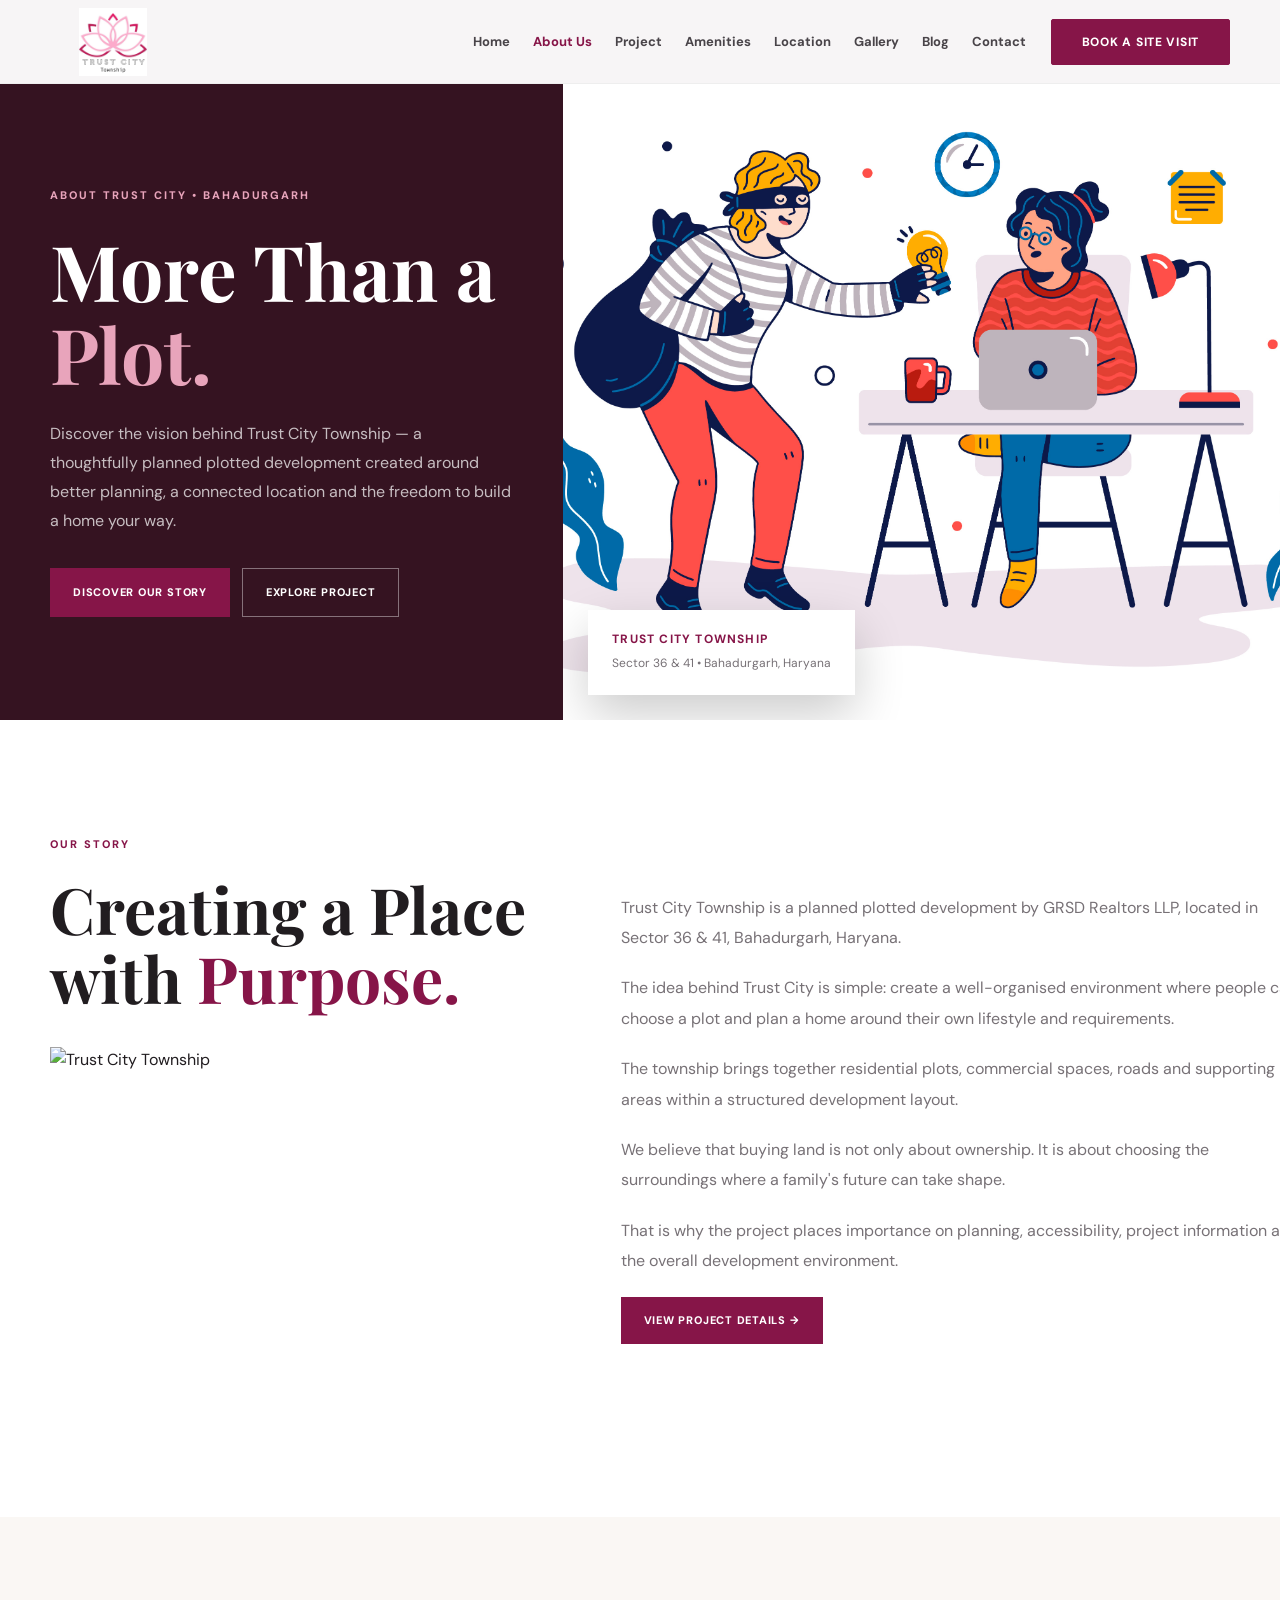
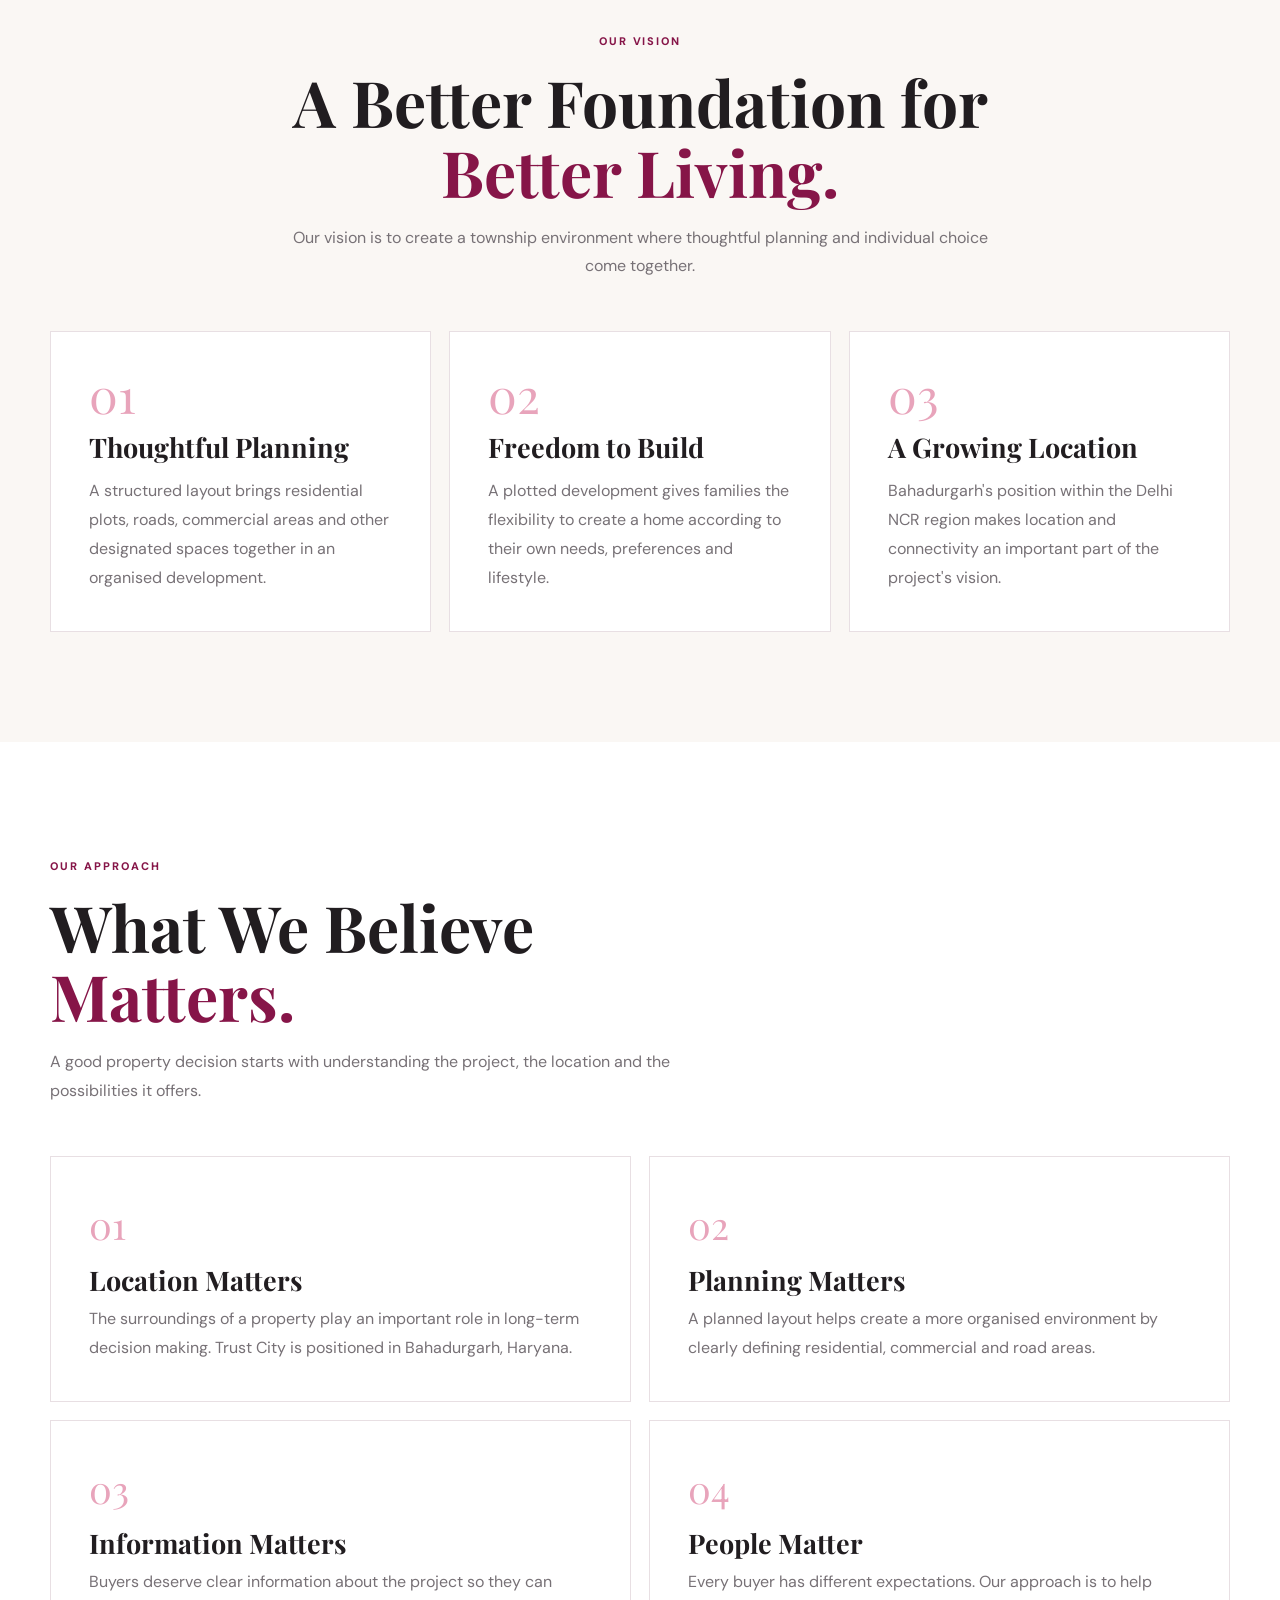
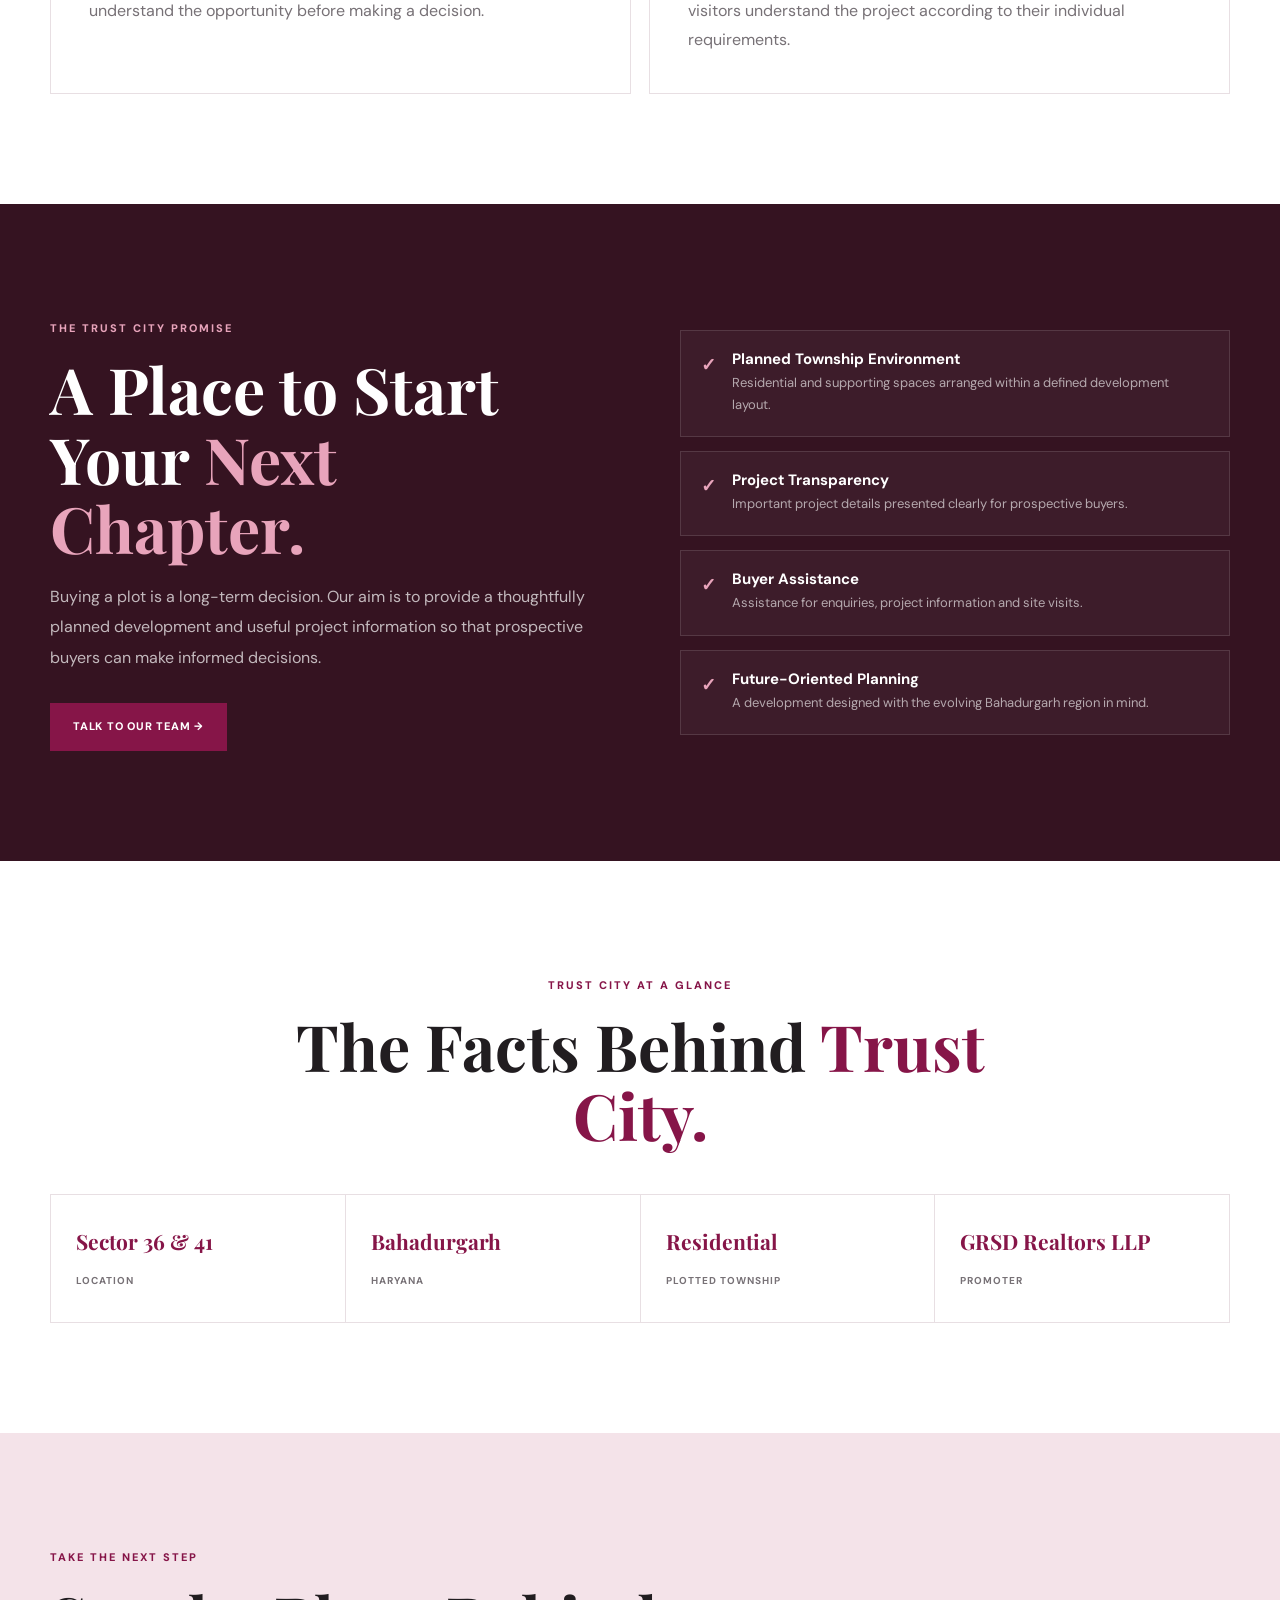
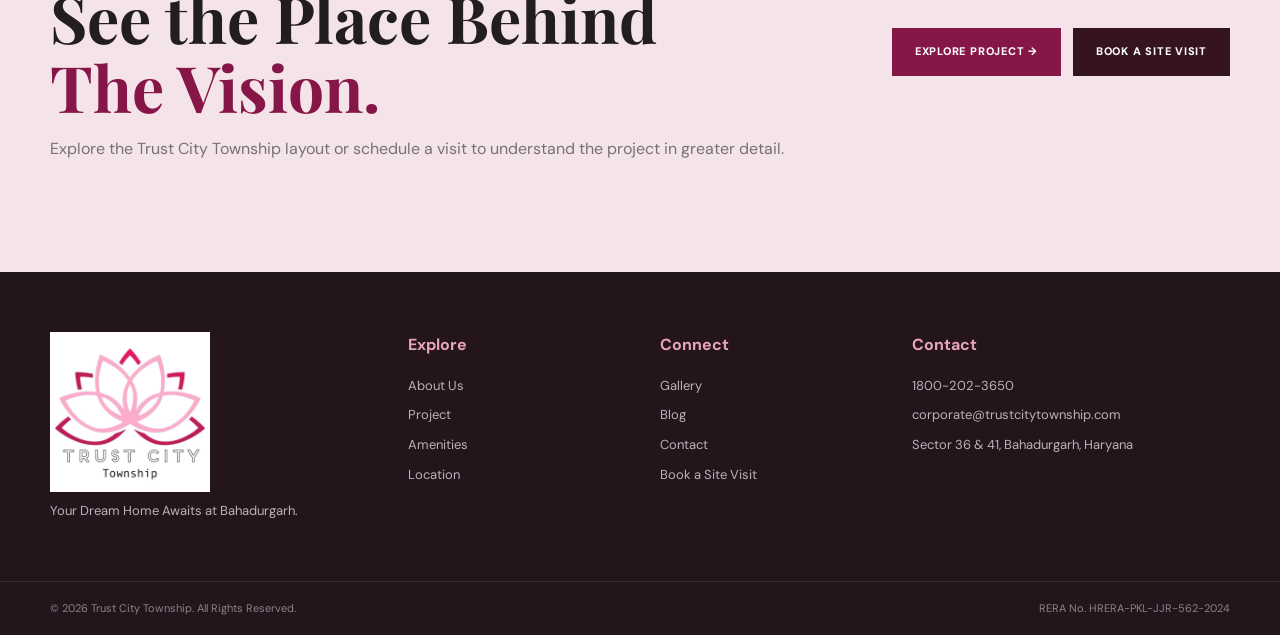
==== commit ad4bf437: "update" ====
--- a/aboutus.html
+++ b/aboutus.html
@@ -1903,7 +1903,7 @@
       <div class="hero-image">
 
         <img
-          src="assets/trust-city-layout.jpg"
+          src="assets/aboutus.jpg"
           alt="Trust City Township Master Layout"
         >
 
